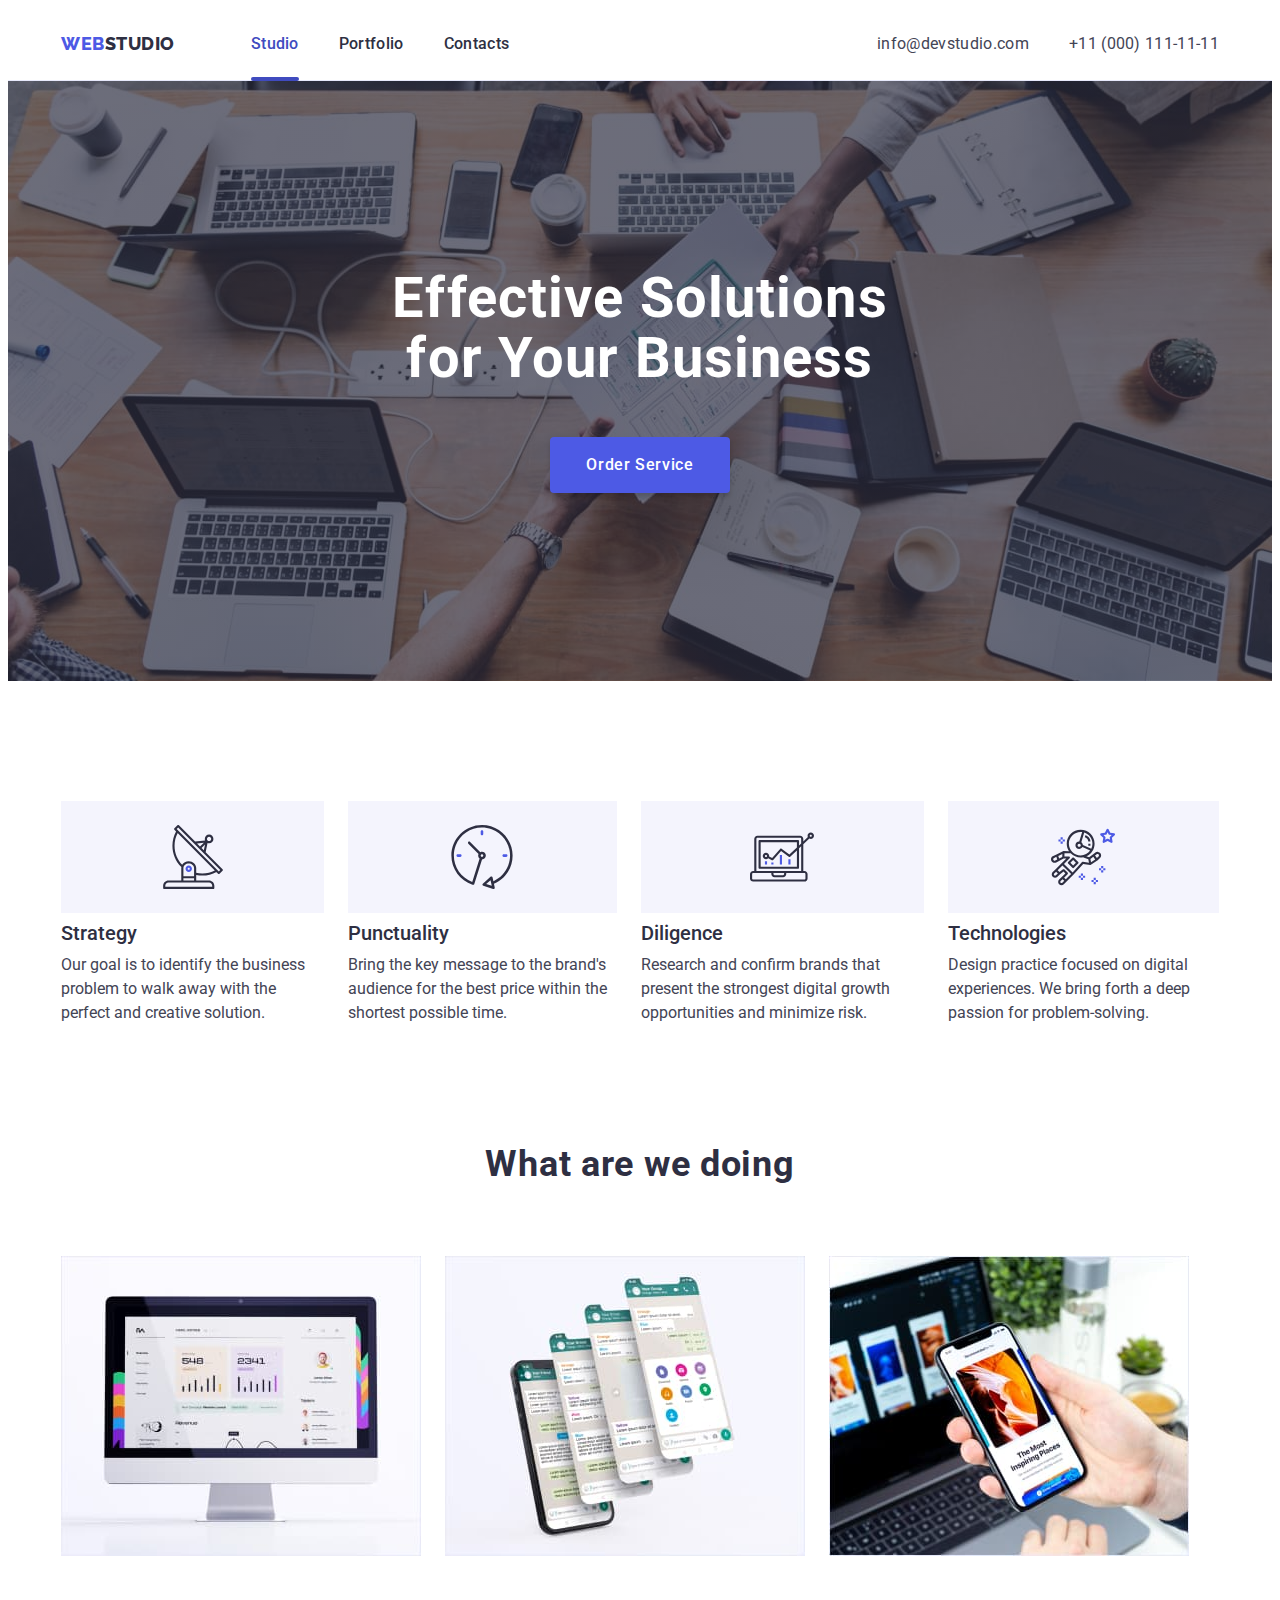
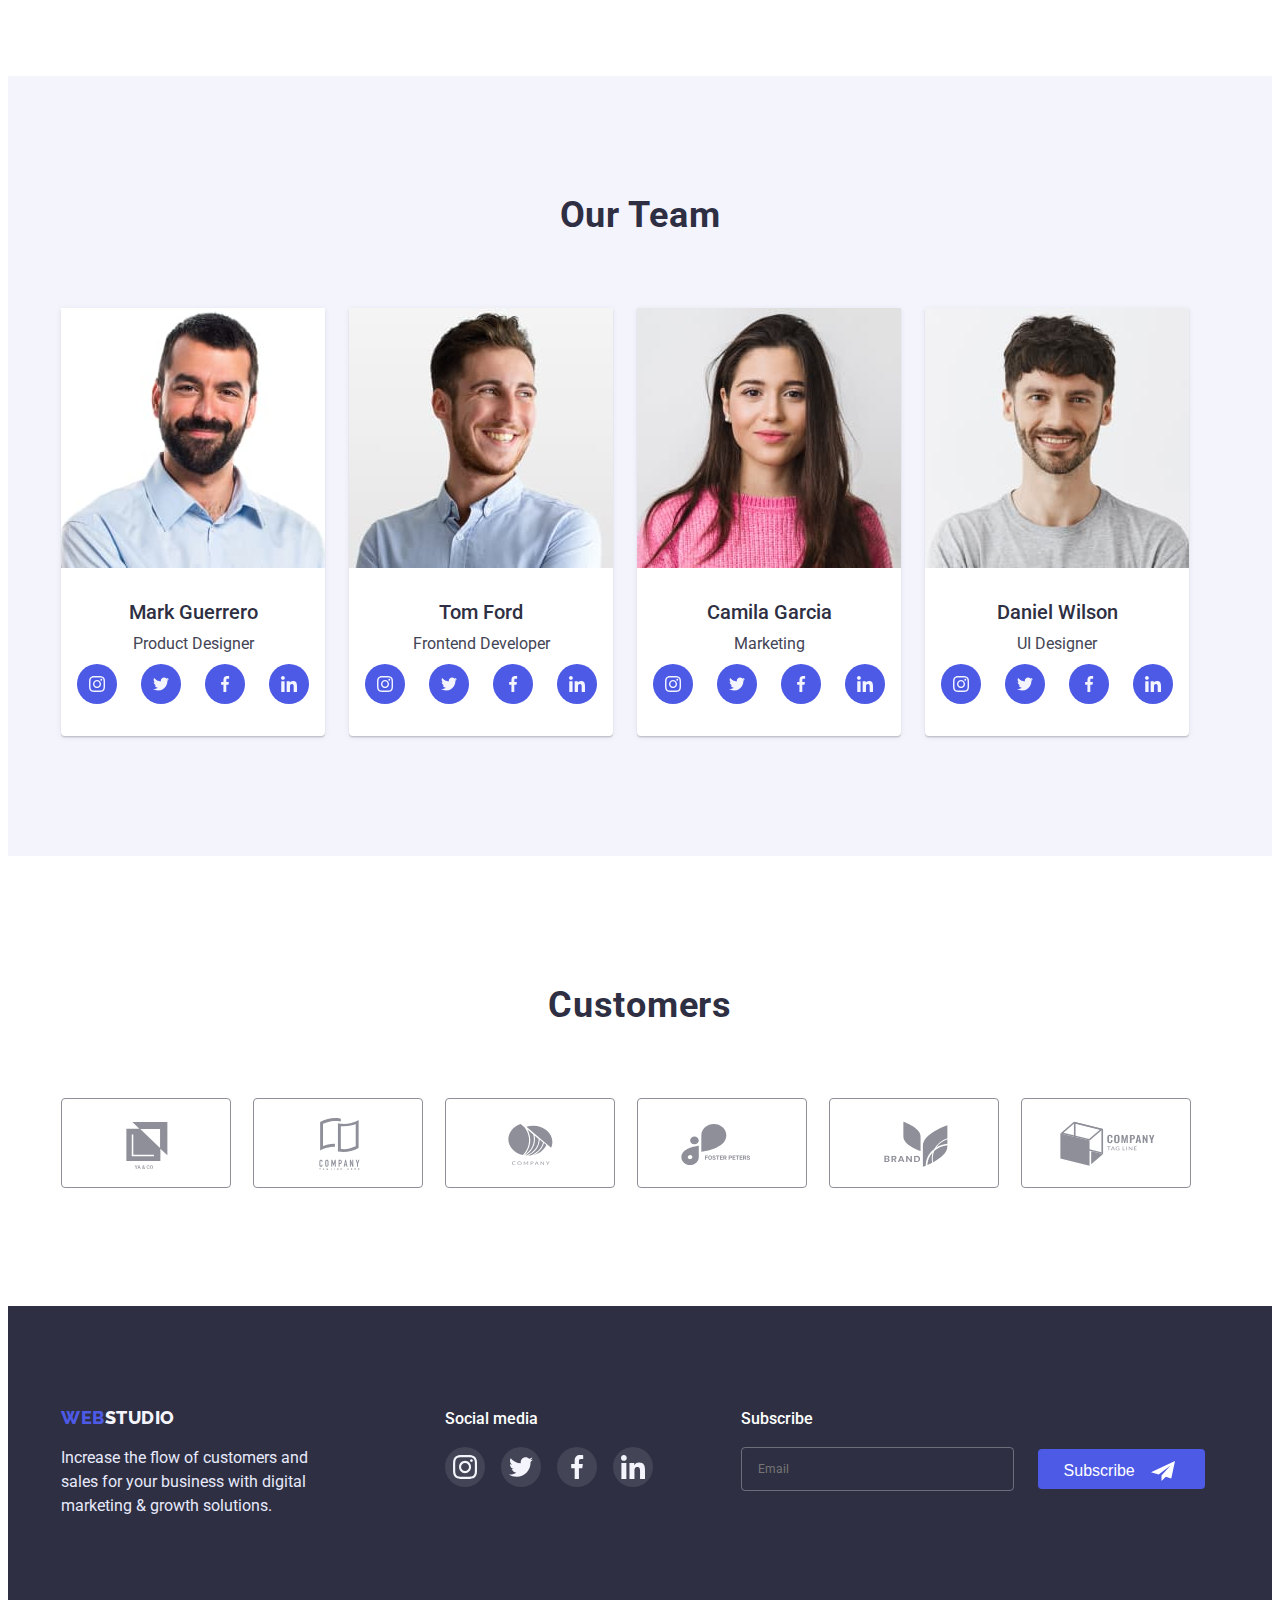
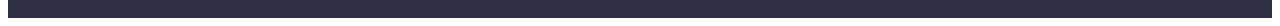
==== index.html @ 0e799292 "Add files via upload" ====
<!DOCTYPE html>
<html lang="en">
  <head>
    <meta charset="UTF-8" />
    <meta http-equiv="X-UA-Compatible" content="IE=edge" />
    <meta name="viewport" content="width=device-width, initial-scale=1.0" />
    <link rel="preconnect" href="https://fonts.googleapis.com" />
    <link rel="preconnect" href="https://fonts.gstatic.com" crossorigin />
    <link
      href="https://fonts.googleapis.com/css2?family=Raleway:wght@800&family=Roboto:wght@400;500;700;900&display=swap"
      rel="stylesheet"
    />
    <link
      rel="stylesheet"
      href="https://cdnjs.cloudflare.com/ajax/libs/modern-normalize/1.1.0/modern-normalize.min.css"
      integrity="sha512-wpPYUAdjBVSE4KJnH1VR1HeZfpl1ub8YT/NKx4PuQ5NmX2tKuGu6U/JRp5y+Y8XG2tV+wKQpNHVUX03MfMFn9Q=="
      crossorigin="anonymous"
      referrerpolicy="no-referrer"
    />
    <link rel="stylesheet" href="css/styles.css" />
    <title>Studio</title>
  </head>
  <body>
    <header class="head-of-site">
      <div class="container">
        <nav class="navigation">
          <a href="./index.html" class="logo-head"
            ><span class="blue-part">Web</span>Studio</a
          >
          <ul class="menu">
            <li class="menu-item">
              <a href="./index.html" class="menu-link current">Studio</a>
            </li>
            <li class="menu-item">
              <a href="./portfolio.html" class="menu-link">Portfolio</a>
            </li>
            <li class="menu-item">
              <a href="" class="menu-link">Contacts</a>
            </li>
          </ul>
        </nav>
        <address>
          <ul class="address">
            <li>
              <a href="mailto:info@devstudio.com" class="address-link"
                >info@devstudio.com</a
              >
            </li>
            <li>
              <a href="tel:+110001111111" class="address-link"
                >+11 (000) 111-11-11</a
              >
            </li>
          </ul>
        </address>
      </div>
    </header>
    <main class="main-part">
      <section class="main-sectn">
        <div class="container main-conteiner">
          <h1 class="main-head">Effective Solutions for Your Business</h1>
          <button type="button" data-modal-open class="main-btn">
            Order Service
          </button>
        </div>
      </section>
      <section class="advantages">
        <div class="container">
          <h2 class="head-hide">Advantages</h2>
          <ul class="advantages-list">
            <li>
              <div class="icon-block">
                <svg width="64" height="64">
                  <use href="./images/icons.svg#icon-antenna"></use>
                </svg>
              </div>
              <h3 class="head-of-service">Strategy</h3>
              <p class="prh-main">
                Our goal is to identify the business problem to walk away with
                the perfect and creative solution.
              </p>
            </li>
            <li>
              <div class="icon-block">
                <svg width="64" height="64">
                  <use href="./images/icons.svg#icon-clock"></use>
                </svg>
              </div>
              <h3 class="head-of-service">Punctuality</h3>
              <p class="prh-main">
                Bring the key message to the brand's audience for the best price
                within the shortest possible time.
              </p>
            </li>
            <li>
              <div class="icon-block">
                <svg width="64" height="64">
                  <use href="./images/icons.svg#icon-diagram"></use>
                </svg>
              </div>
              <h3 class="head-of-service">Diligence</h3>
              <p class="prh-main">
                Research and confirm brands that present the strongest digital
                growth opportunities and minimize risk.
              </p>
            </li>
            <li>
              <div class="icon-block">
                <svg width="64" height="64">
                  <use href="./images/icons.svg#icon-astronaut"></use>
                </svg>
              </div>
              <h3 class="head-of-service">Technologies</h3>
              <p class="prh-main">
                Design practice focused on digital experiences. We bring forth a
                deep passion for problem-solving.
              </p>
            </li>
          </ul>
        </div>
      </section>
      <section class="what-do">
        <div class="container">
          <h2 class="second-head">What are we doing</h2>
          <ul class="what-do-list">
            <li>
              <img src="./images/rectangle1.jpg" alt="computer" width="360" />
            </li>
            <li>
              <img
                src="./images/rectangle2.jpg"
                alt="set of phones"
                width="360"
              />
            </li>
            <li>
              <img src="./images/rectangle3.jpg" alt="phone" width="360" />
            </li>
          </ul>
        </div>
      </section>
      <section class="team">
        <div class="container">
          <h2 class="second-head">Our Team</h2>
          <ul class="team-list">
            <li class="team-name-list">
              <img src="./images/mark.jpg" alt="mark" width="264" />
              <h3 class="head-of-service">Mark Guerrero</h3>
              <p class="prh-main">Product Designer</p>
              <ul class="team-sours-list">
                <li class="team-sours-item">
                  <a href="" class="team-sours-link link">
                    <svg class="team-sours-icon" width="16" height="16">
                      <use href="./images/icons.svg#icon-instagram"></use>
                    </svg>
                  </a>
                </li>
                <li class="team-sours-item">
                  <a href="" class="team-sours-link link">
                    <svg width="16" height="16">
                      <use href="./images/icons.svg#icon-twitter"></use>
                    </svg>
                  </a>
                </li>
                <li class="team-sours-item">
                  <a href="" class="team-sours-link link">
                    <svg width="16" height="16">
                      <use href="./images/icons.svg#icon-facebook"></use>
                    </svg>
                  </a>
                </li>
                <li class="team-sours-item">
                  <a class="team-sours-link link" href>
                    <svg width="16" height="16">
                      <use href="./images/icons.svg#icon-linkedin"></use>
                    </svg>
                  </a>
                </li>
              </ul>
            </li>
            <li class="team-name-list">
              <img src="./images/tom.jpg" alt="tom" width="264" />
              <h3 class="head-of-service">Tom Ford</h3>
              <p class="prh-main">Frontend Developer</p>
              <ul class="team-sours-list">
                <li class="team-sours-item">
                  <a href="" class="team-sours-link link">
                    <svg class="team-sours-icon" width="16" height="16">
                      <use href="./images/icons.svg#icon-instagram"></use>
                    </svg>
                  </a>
                </li>
                <li class="team-sours-item">
                  <a href="" class="team-sours-link link">
                    <svg width="16" height="16">
                      <use href="./images/icons.svg#icon-twitter"></use>
                    </svg>
                  </a>
                </li>
                <li class="team-sours-item">
                  <a href="" class="team-sours-link link">
                    <svg width="16" height="16">
                      <use href="./images/icons.svg#icon-facebook"></use>
                    </svg>
                  </a>
                </li>
                <li class="team-sours-item">
                  <a class="team-sours-link link" href>
                    <svg width="16" height="16">
                      <use href="./images/icons.svg#icon-linkedin"></use>
                    </svg>
                  </a>
                </li>
              </ul>
            </li>
            <li class="team-name-list">
              <img src="./images/camila.jpg" alt="camila" width="264" />
              <h3 class="head-of-service">Camila Garcia</h3>
              <p class="prh-main">Marketing</p>
              <ul class="team-sours-list">
                <li class="team-sours-item">
                  <a href="" class="team-sours-link link">
                    <svg class="team-sours-icon" width="16" height="16">
                      <use href="./images/icons.svg#icon-instagram"></use>
                    </svg>
                  </a>
                </li>
                <li class="team-sours-item">
                  <a href="" class="team-sours-link link">
                    <svg width="16" height="16">
                      <use href="./images/icons.svg#icon-twitter"></use>
                    </svg>
                  </a>
                </li>
                <li class="team-sours-item">
                  <a href="" class="team-sours-link link">
                    <svg width="16" height="16">
                      <use href="./images/icons.svg#icon-facebook"></use>
                    </svg>
                  </a>
                </li>
                <li class="team-sours-item">
                  <a class="team-sours-link link" href>
                    <svg width="16" height="16">
                      <use href="./images/icons.svg#icon-linkedin"></use>
                    </svg>
                  </a>
                </li>
              </ul>
            </li>
            <li class="team-name-list">
              <img src="./images/daniel.jpg" alt="daniel" width="264" />
              <h3 class="head-of-service">Daniel Wilson</h3>
              <p class="prh-main">UI Designer</p>
              <ul class="team-sours-list">
                <li class="team-sours-item">
                  <a href="" class="team-sours-link link">
                    <svg class="team-sours-icon" width="16" height="16">
                      <use href="./images/icons.svg#icon-instagram"></use>
                    </svg>
                  </a>
                </li>
                <li class="team-sours-item">
                  <a href="" class="team-sours-link link">
                    <svg width="16" height="16">
                      <use href="./images/icons.svg#icon-twitter"></use>
                    </svg>
                  </a>
                </li>
                <li class="team-sours-item">
                  <a href="" class="team-sours-link link">
                    <svg width="16" height="16">
                      <use href="./images/icons.svg#icon-facebook"></use>
                    </svg>
                  </a>
                </li>
                <li class="team-sours-item">
                  <a class="team-sours-link link" href>
                    <svg width="16" height="16">
                      <use href="./images/icons.svg#icon-linkedin"></use>
                    </svg>
                  </a>
                </li>
              </ul>
            </li>
          </ul>
        </div>
      </section>
      <section class="customers">
        <div class="container">
          <h2 class="second-head">Customers</h2>
          <ul class="cust-list">
            <li class="cust-item">
              <a href="" class="cust-link">
                <svg class="cust-icon" width="104" height="56">
                  <use href="./images/icons.svg#icon-cust1"></use></svg
              ></a>
            </li>
            <li class="cust-item">
              <a href="" class="cust-link">
                <svg class="cust-icon" width="104" height="56">
                  <use href="./images/icons.svg#icon-cust2"></use></svg
              ></a>
            </li>
            <li class="cust-item">
              <a href="" class="cust-link">
                <svg class="cust-icon" width="104" height="56">
                  <use href="./images/icons.svg#icon-cust3"></use></svg
              ></a>
            </li>
            <li class="cust-item">
              <a href="" class="cust-link">
                <svg class="cust-icon" width="104" height="56">
                  <use href="./images/icons.svg#icon-cust4"></use></svg
              ></a>
            </li>
            <li class="cust-item">
              <a href="" class="cust-link">
                <svg class="cust-icon" width="104" height="56">
                  <use href="./images/icons.svg#icon-cust5"></use></svg
              ></a>
            </li>
            <li class="cust-item">
              <a href="" class="cust-link">
                <svg class="cust-icon" width="104" height="56">
                  <use href="./images/icons.svg#icon-cust6"></use></svg
              ></a>
            </li>
          </ul>
        </div>
      </section>
    </main>
    <footer class="foot-part">
      <div class="container foot-clear">
        <div class="text-block">
          <a href="./index.html" class="logo-foot"
            ><span class="blue-part">Web</span>Studio</a
          >
          <p class="prh-footer">
            Increase the flow of customers and sales for your business with
            digital marketing & growth solutions.
          </p>
        </div>
        <div class="sours-block">
          <p class="sours-prh">Social media</p>
          <ul class="team-sours-list foot-list">
            <li class="team-sours-item">
              <a href="" class="team-sours-link link foot-link">
                <svg class="team-sours-icon" width="24" height="24">
                  <use href="./images/icons.svg#icon-instagram"></use>
                </svg>
              </a>
            </li>
            <li class="team-sours-item">
              <a href="" class="team-sours-link link foot-link">
                <svg width="24" height="24">
                  <use href="./images/icons.svg#icon-twitter"></use>
                </svg>
              </a>
            </li>
            <li class="team-sours-item">
              <a href="" class="team-sours-link link foot-link">
                <svg width="24" height="24">
                  <use href="./images/icons.svg#icon-facebook"></use>
                </svg>
              </a>
            </li>
            <li class="team-sours-item">
              <a class="team-sours-link link foot-link" href>
                <svg width="24" height="24">
                  <use href="./images/icons.svg#icon-linkedin"></use>
                </svg>
              </a>
            </li>
          </ul>
        </div>
        <div class="foot-form">
         <label class="sub-text" for="user-email">Subscribe</label>
         <div class="input-clear">
         <input
            type="email"
            class="modal-input modal-foot-input"
            name="user-email"
            id="user-email"
            placeholder="Email"
          />
            <button class="sub-btn" type="submit"><span class="sub-sub">Subscribe</span>
              <svg class="sub-icon" width="24" height="24">
                <use href="./images/icons.svg#icon-paperplane"></use>
                </svg></button>
          </div>
        </div>
      </div>
    </footer>
    <div class="backdrop is-hidden" data-modal>
      <div class="modal">
        <button type="button" data-modal-close class="modal-close">
          <svg width="8" height="8">
            <use href="./images/icons.svg#icon-close1"></use>
          </svg>
        </button>
        <p class="modal-prh">Leave your contacts and we will call you back</p>
        <form class="modal-form">
          <div class="modal-field">
            <label class="input-text" for="user-name">Name</label>
            <div class="input-wrap">
              <input
                type="text"
                class="modal-input"
                name="user-name"
                id="user-name"
              />
              <svg class="user-icon" width="18" height="18">
                <use href="./images/icons.svg#icon-person"></use>
              </svg>
            </div>
          </div>
          <div class="modal-field">
            <label class="input-text" for="user-tel">Phone</label>
            <div class="input-wrap">
              <input
                type="tel"
                class="modal-input"
                name="user-tel"
                id="user-tel"
                minlength="10"
                required
              />
              <svg class="user-icon" width="18" height="24">
                <use href="./images/icons.svg#icon-phone"></use>
              </svg>
            </div>
          </div>
          <div class="modal-field">
            <label class="input-text" for="user-email">Email</label>
            <div class="input-wrap">
              <input
                type="email"
                class="modal-input"
                name="user-email"
                id="user-email"
              />
              <svg class="user-icon" width="18" height="24">
                <use href="./images/icons.svg#icon-email"></use>
              </svg>
            </div>
          </div>
          <label class="input-text" for="user-name">Comment</label>
          <textarea
            class="modal-message"
            id="user-icon"
            name="user-text"
          ></textarea>
          <div class="modal-checkbox">
            <input class="input-check hidden"
            id="checkbox"
            type="checkbox"
            value="true"
            />
            <label for="checkbox" class="lable-text">
              <span class="lable-checkbox">
                <svg class="check-icon" width="10" height="8">
               <use href="./images/icons.svg#icon-accept"></use>
                </svg>
              </span>
          <span class="privacy-lable">I accept the terms and conditions of the <a class="privacy-link" href="#">Privacy Policy</a></label>
          </span>
          </div>
          <button type="submit" data-modal-open class=" main-btn modal-btn">
            Send
          </button>
        </form>
      </div>
    </div>
    <script src="./js/modal.js"></script>
  </body>
</html>
---- css/styles.css ----
:root {
  --common-color: #2e2f42;
  --logo-logo: #f4f4fd;
  --blue-logo: #4d5ae5;
  --menu-or-address: #404bbf;
  --white-option: #ffffff;
  --foot-color: #e7e9fc;
  --normal-color: #434455;
  --nav-border: #e7e9fc;
  --sours-hover-focus: #404bbf;
  --foot-sours-hover-focus: #31d0aa;
  --cust-hover-focus: #404bbf;
  --cust--color: #8e8f99;
  --modal-color: #fcfcfc;
}
body {
  font-family: "Roboto", sans-serif;
}
p,
h1,
h2,
h3,
h4,
h5,
h6 {
  margin: 0;
}
ul {
  margin: 0;
  padding-left: 0;
}
.container {
  padding-left: 15px;
  padding-right: 15px;
  width: 1158px;
  margin: 0 auto;
}
img {
  display: block;
}
header .container {
  display: flex;
}
.navigation {
  display: flex;
  margin-right: auto;
}
.address {
  display: flex;
  gap: 40px;
}
.menu {
  display: flex;
  gap: 40px;
}
.head-of-site {
  border-bottom: 1px solid var(--nav-border);
  padding-top: 24px;
  padding-bottom: 24px;
}
button.main-btn {
  cursor: pointer;
  font-family: inherit;
  background: var(--blue-logo);
  border-radius: 4px;
  font-weight: 500;
  font-size: 16px;
  line-height: 1.5;
  letter-spacing: 0.04em;
  color: var(--white-option);
  margin: 0 auto;
  display: block;
  padding: 16px 36px;
  border: none;
  box-shadow: 0px 4px 4px rgba(0, 0, 0, 0.15);
  transition-property: background;
  transition: 250ms cubic-bezier(0.4, 0, 0.2, 1);
}
button.main-btn:hover {
  background: var(--menu-or-address);
}
button.main-btn:focus {
  background: var(--menu-or-address);
}
.advantages {
  padding-top: 120px;
  padding-bottom: 120px;
}
.advantages-list {
  display: flex;
  gap: 24px;
}
.what-do {
  padding-bottom: 120px;
}
.what-do-list {
  display: flex;
  gap: 24px;
}
.filter {
  padding-top: 96px;
  padding-bottom: 120px;
}
.button-set {
  display: flex;
  gap: 24px;
  justify-content: center;
  margin-bottom: 72px;
}
.picture-set {
  display: flex;
  flex-wrap: wrap;
  row-gap: 48px;
  column-gap: 24px;
}
.picture-set li {
  background: var(--white-option);
  flex-basis: calc(100% / 3 - 24px);
}
.card-block {
  border-left: 1px solid var(--foot-color);
  border-right: 1px solid var(--foot-color);
  border-bottom: 1px solid var(--foot-color);
  padding: 32px 16px;
  transition-property: border-left, border-right, border-bottom;
  transition: 250ms cubic-bezier(0.4, 0, 0.2, 1);
}
.card-block:hover,
.card-block:focus {
  border-left: 1px solid var(--logo-logo);
  border-right: 1px solid var(--logo-logo);
  border-bottom: 1px solid var(--logo-logo);
}
.card-item:is(:hover, :focus) .card-cover-text {
  transform: translateY(0);
  transition-property: transform;
  transition: 250ms cubic-bezier(0.4, 0, 0.2, 1);
}
.wrap-cover-block {
  position: relative;
  overflow: hidden;
}
.card-cover-text {
  position: absolute;
  top: 0;
  font-size: 16px;
  line-height: 1.5;
  font-weight: 600;
  color: var(--logo-logo);
  background-color: var(--blue-logo);
  padding-top: 40px;
  padding-left: 32px;
  padding-right: 32px;
  height: 100%;
  transform: translateY(100%);
}
button.btn {
  cursor: pointer;
  font-family: inherit;
  font-weight: 500;
  font-size: 16px;
  line-height: 1.5;
  color: var(--blue-logo);
  background: var(--logo-logo);
  border-radius: 4px;
  padding: 12px 24px;
  border: 1px solid var(--foot-color);
  transition-property: background-color, color, box-shadow, border-color;
  transition: 250ms cubic-bezier(0.4, 0, 0.2, 1);
}
button.btn:hover {
  background-color: var(--menu-or-address);
  color: var(--white-option);
  box-shadow: 0px 3px 1px rgba(0, 0, 0, 0.1), 0px 2px 1px rgba(0, 0, 0, 0.08),
    0px 2px 2px rgba(0, 0, 0, 0.12);
  border-color: transparent;
}
button.btn:focus {
  background: var(--menu-or-address);
  color: var(--white-option);
  box-shadow: 0px 3px 1px rgba(0, 0, 0, 0.1), 0px 2px 1px rgba(0, 0, 0, 0.08),
    0px 2px 2px rgba(0, 0, 0, 0.12);
  border-color: transparent;
}
h3.head-of-service {
  font-weight: 500;
  font-size: 20px;
  line-height: 1.2;
  color: var(--common-color);
  margin-bottom: 8px;
}
.main-head {
  font-weight: 700;
  font-size: 56px;
  line-height: 1.07;
  text-align: center;
  letter-spacing: 0.02em;
  color: var(--white-option);
  max-width: 520px;
  margin: 0 auto;
  margin-bottom: 48px;
}
.second-head {
  font-weight: 700;
  font-size: 36px;
  line-height: 1.1;
  text-align: center;
  letter-spacing: 0.02em;
  color: var(--common-color);
  margin-bottom: 72px;
  text-align: center;
}
.main-sectn {
  padding-top: 188px;
  padding-bottom: 188px;
  text-align: center;
  background-color: var(--common-color);
  background-image: linear-gradient(
      rgba(46, 47, 66, 0.7),
      rgba(46, 47, 66, 0.7)
    ),
    url(../images/people-office.jpg);
  background-repeat: no-repeat;
  background-size: cover;
  max-width: 1440px;
  background-position: center;
  margin-left: auto;
  margin-right: auto;
}
.prh-main {
  font-size: 16px;
  line-height: 1.5;
  color: var(--normal-color);
}
.lnk-card {
  text-decoration: none;
  display: block;
  transition-property: box-shadow;
  transition: 250ms cubic-bezier(0.4, 0, 0.2, 1);
}
.lnk-card:hover,
.lnk-card:focus {
  box-shadow: 0px 1px 6px rgba(46, 47, 66, 0.08),
    0px 1px 1px rgba(46, 47, 66, 0.16), 0px 2px 1px rgba(46, 47, 66, 0.08);
}
.lnk-head,
.lnk-prh {
  margin-left: 16px;
}
.prh-footer {
  font-size: 16px;
  line-height: 1.5;
  color: var(--foot-color);
  margin-top: 16px;
  text-align: left;
  max-width: 264px;
}
.foot-part {
  background: var(--common-color);
  padding-top: 100px;
  padding-bottom: 100px;
}
li {
  list-style-type: none;
}
.menu-link {
  font-weight: 500;
  font-size: 16px;
  line-height: 1.5;
  letter-spacing: 0.02em;
  color: var(--common-color);
  text-decoration: none;
  transition-property: color;
  transition: 250ms cubic-bezier(0.4, 0, 0.2, 1);
}
.menu-link:hover {
  color: var(--menu-or-address);
}
.menu-link:focus {
  color: var(--menu-or-address);
}
.menu-item {
  position: relative;
}
.current {
  color: var(--menu-or-address);
}
.current::after {
  content: "";
  display: block;
  position: absolute;
  left: 0px;
  bottom: -25px;
  background-color: var(--menu-or-address);
  width: 100%;
  height: 4px;
  border-radius: 2px;
}
.address-link {
  font-size: 16px;
  line-height: 1.5;
  letter-spacing: 0.02em;
  color: var(--normal-color);
  font-style: normal;
  text-decoration: none;
  transition-property: color;
  transition: 250ms cubic-bezier(0.4, 0, 0.2, 1);
}
.address-link:hover {
  color: var(--menu-or-address);
}
.address-link:focus {
  color: var(--menu-or-address);
}
.logo-head {
  font-family: "Raleway", sans-serif;
  font-weight: 800;
  font-size: 18px;
  line-height: 1.33;
  letter-spacing: 0.03em;
  color: var(--common-color);
  text-decoration: none;
  text-transform: uppercase;
  margin-right: 76px;
}
.blue-part {
  color: var(--blue-logo);
}
.logo-foot {
  font-family: "Raleway", sans-serif;
  font-style: normal;
  font-weight: 800;
  font-size: 18px;
  line-height: 1.33;
  letter-spacing: 0.03em;
  color: var(--logo-logo);
  text-decoration: none;
  text-transform: uppercase;
}
.team {
  background: var(--logo-logo);
  padding-top: 120px;
  padding-bottom: 120px;
}
.team-list {
  display: flex;
  gap: 24px;
}
.team-list .team-name-list {
  background: var(--white-option);
  box-shadow: 0px 1px 6px rgba(46, 47, 66, 0.08),
    0px 1px 1px rgba(46, 47, 66, 0.16), 0px 2px 1px rgba(46, 47, 66, 0.08);
  border-radius: 0px 0px 4px 4px;
  padding-bottom: 32px;
  text-align: center;
}
.team-name-list .team-sours-list {
  margin-top: 8px;
}
.team-list img {
  margin-bottom: 32px;
}
.team-sours-list {
  display: flex;
  justify-content: center;
  gap: 24px;
}
.team-sours-item {
  width: 40px;
  height: 40px;
}
.team-sours-link {
  width: 100%;
  height: 100%;
  border-radius: 50%;
  display: flex;
  justify-content: center;
  align-items: center;
  background-color: var(--blue-logo);
  transition-property: background-color;
  transition: 250ms cubic-bezier(0.4, 0, 0.2, 1);
}
.team-sours-link:hover {
  background-color: var(--sours-hover-focus);
}
.team-sours-link:focus {
  background-color: var(--sours-hover-focus);
}
.head-hide {
  display: none;
}
.customers {
  padding-top: 130px;
  padding-bottom: 120px;
}
.cust-list {
  display: flex;
  gap: 24px;
}
.cust-item {
  flex-basis: calc((100% / 5 * 24px) / 6);
  width: 168px;
  height: 88px;
}
.cust-link {
  display: flex;
  width: 100%;
  height: 100%;
  border: 1px solid var(--cust--color);
  border-radius: 4px;
  justify-content: center;
  align-items: center;
  transition-property: border;
  transition: 250ms cubic-bezier(0.4, 0, 0.2, 1);
}
.cust-link:is(:hover, :focus) {
  border: 1px solid var(--cust-hover-focus);
}
.cust-icon {
  fill: var(--cust--color);
  transition-property: fill;
  transition: 250ms cubic-bezier(0.4, 0, 0.2, 1);
}
.cust-link:is(:hover, :focus) .cust-icon {
  fill: var(--cust-hover-focus);
}
.sours-block {
  text-align: left;
  width: fit-content;
  margin-left: 120px;
}
.sours-prh {
  color: var(--white-option);
  margin-bottom: 16px;
  font-weight: 500;
  font-size: 16px;
  line-height: 1.5;
}

.foot-clear {
  display: flex;
  align-items: baseline;
}
.foot-link {
  background: rgba(255, 255, 255, 0.1);
  transition-property: background;
  transition: 250ms cubic-bezier(0.4, 0, 0.2, 1);
}
.foot-list {
  gap: 16px;
}
.foot-link:hover {
  background: var(--foot-sours-hover-focus);
}
.foot-link:focus {
  background: var(--foot-sours-hover-focus);
}
.icon-block {
  background: var(--logo-logo);
  padding-top: 24px;
  padding-bottom: 24px;
  display: flex;
  justify-content: center;
  align-items: center;
  margin-bottom: 8px;
}
.backdrop {
  position: fixed;
  top: 0;
  width: 100%;
  height: 100%;
  background-color: rgba(46, 47, 66, 0.4);
  transition: opacity 250ms linear, visibilty 250ms linear;
}
.backdrop.is-hidden .modal {
  transform: translate(-50%, -50%) scaleY(0) skew(30deg);
}
.modal {
  position: absolute;
  top: 50%;
  left: 50%;
  transform: translate(-50%, -50%) scale(1) skew(0);
  background-color: var(--modal-color);
  width: 408px;
  min-height: 550px;
  border-radius: 5px;
  padding: 24px;
  transition: transform 300ms linear;
}
.modal-close {
  width: 24px;
  height: 24px;
  background: var(--foot-color);
  border: 1px solid rgba(0, 0, 0, 0.1);
  border-radius: 50%;
  display: flex;
  justify-content: center;
  align-items: center;
  margin-left: auto;
  margin-bottom: 24px;
  transition-property: fill, background-color;
  transition: 250ms cubic-bezier(0.4, 0, 0.2, 1);
  cursor: pointer;
}
.modal-close:hover,
.modal-close:focus {
  fill: var(--white-option);
  background-color: var(--cust-hover-focus);
}
.is-hidden {
  opacity: 0;
  visibility: hidden;
  pointer-events: none;
}
.modal-prh {
  font-weight: 500;
  font-size: 16px;
  line-height: 1.5;
  text-align: center;
  color: var(--common-color);
  margin-bottom: 16px;
}
.modal-field {
  margin-bottom: 20px;
}
.modal-input {
  width: 100%;
  height: 40px;
  border: 1px solid rgba(33, 33, 33, 0.2);
  border-radius: 4px;
  background-color: transparent;
  padding-left: 40px;
  outline: none;
  transition-property: border-color;
  transition: 250ms cubic-bezier(0.4, 0, 0.2, 1);
}
.modal-input:focus {
  border-color: var(--blue-logo);
}
.modal-input:focus + .user-icon {
  fill: var(--blue-logo);
}
.input-wrap {
  position: relative;
}
.user-icon {
  position: absolute;
  top: 50%;
  left: 15px;
  transform: translateY(-50%);
  transition-property: fill;
  transition: 250ms cubic-bezier(0.4, 0, 0.2, 1);
}
.input-text {
  color: #8e8f99;
  margin-bottom: 4px;
}
.modal-message {
  width: 100%;
  height: 120px;
  border: 1px solid rgba(33, 33, 33, 0.2);
  border-radius: 4px;
  background-color: transparent;
  padding-left: 16px;
  outline: none;
  margin-bottom: 16px;
  transition-property: border-color;
  transition: 250ms cubic-bezier(0.4, 0, 0.2, 1);
}
.modal-message:focus {
  border-color: var(--blue-logo);
}
.modal-btn {
  width: 169px;
}
.hidden {
  position: absolute;
  width: 1px;
  height: 1px;
  margin: -1px;
  border: 0;
  padding: 0;
  white-space: nowrap;
  clip-path: inset(1005);
  clip: rect(0 0 0 0);
  overflow: hidden;
}
.modal-checkbox {
  margin-bottom: 24px;
}
.lable-checkbox {
  position: relative;
  display: inline-block;
  width: 16px;
  height: 16px;
  border: 1.25px solid #2e2f42;
  fill: transparent;
  display: flex;
  justify-content: center;
  align-items: center;
}
.check-icon {
  transition-property: transform;
  transition: 250ms cubic-bezier(0.4, 0, 0.2, 1);
  transform: translate (-50%, -50%);
}
.input-check:checked + .lable-text > .lable-checkbox {
  background-color: #404bbf;
  fill: #f4f4fd;
  border: none;
}
.lable-text {
  display: flex;
  align-items: center;
}
.privacy-lable {
  display: inline-block;
  font-size: 12px;
  line-height: 1.33;
  letter-spacing: 0.04em;
  color: #757575;
  margin-left: 8px;
}
.privacy-link {
  color: #4d5ae5;
  font-size: 12px;
  line-height: 1.33;
  letter-spacing: 0.04em;
  text-decoration-line: underline;
}
.foot-form {
  margin-left: 88px;
  color: var(--white-option);
  margin-bottom: 16px;
  font-weight: 500;
  font-size: 16px;
  line-height: 1.5;
}
.modal-foot-input {
  border: 1px solid rgba(255, 255, 255, 0.3);
  border-radius: 4px;
  margin-top: 16px;
  padding-left: 16px;
  font-family: "Roboto";
  font-style: normal;
  font-weight: 400;
  font-size: 12px;
  line-height: 0.5;
}
.sub-btn {
  background: #4d5ae5;
  border-radius: 4px;
  width: 264px;
  height: 40px;
  padding: 8px 24px;
  text-align: left;
  font-weight: 500;
  font-size: 16px;
  line-height: 24px;
  color: var(--white-option);
  border-color: transparent;
  margin-left: 24px;
  display: flex;
  margin-top: 16px;
}
.sub-icon {
  fill: var(--white-option);
  margin-left: 16px;
}
.input-clear {
  display: flex;
  justify-content: center;
  align-items: center;
  text-align: left;
  width: fit-content;
}
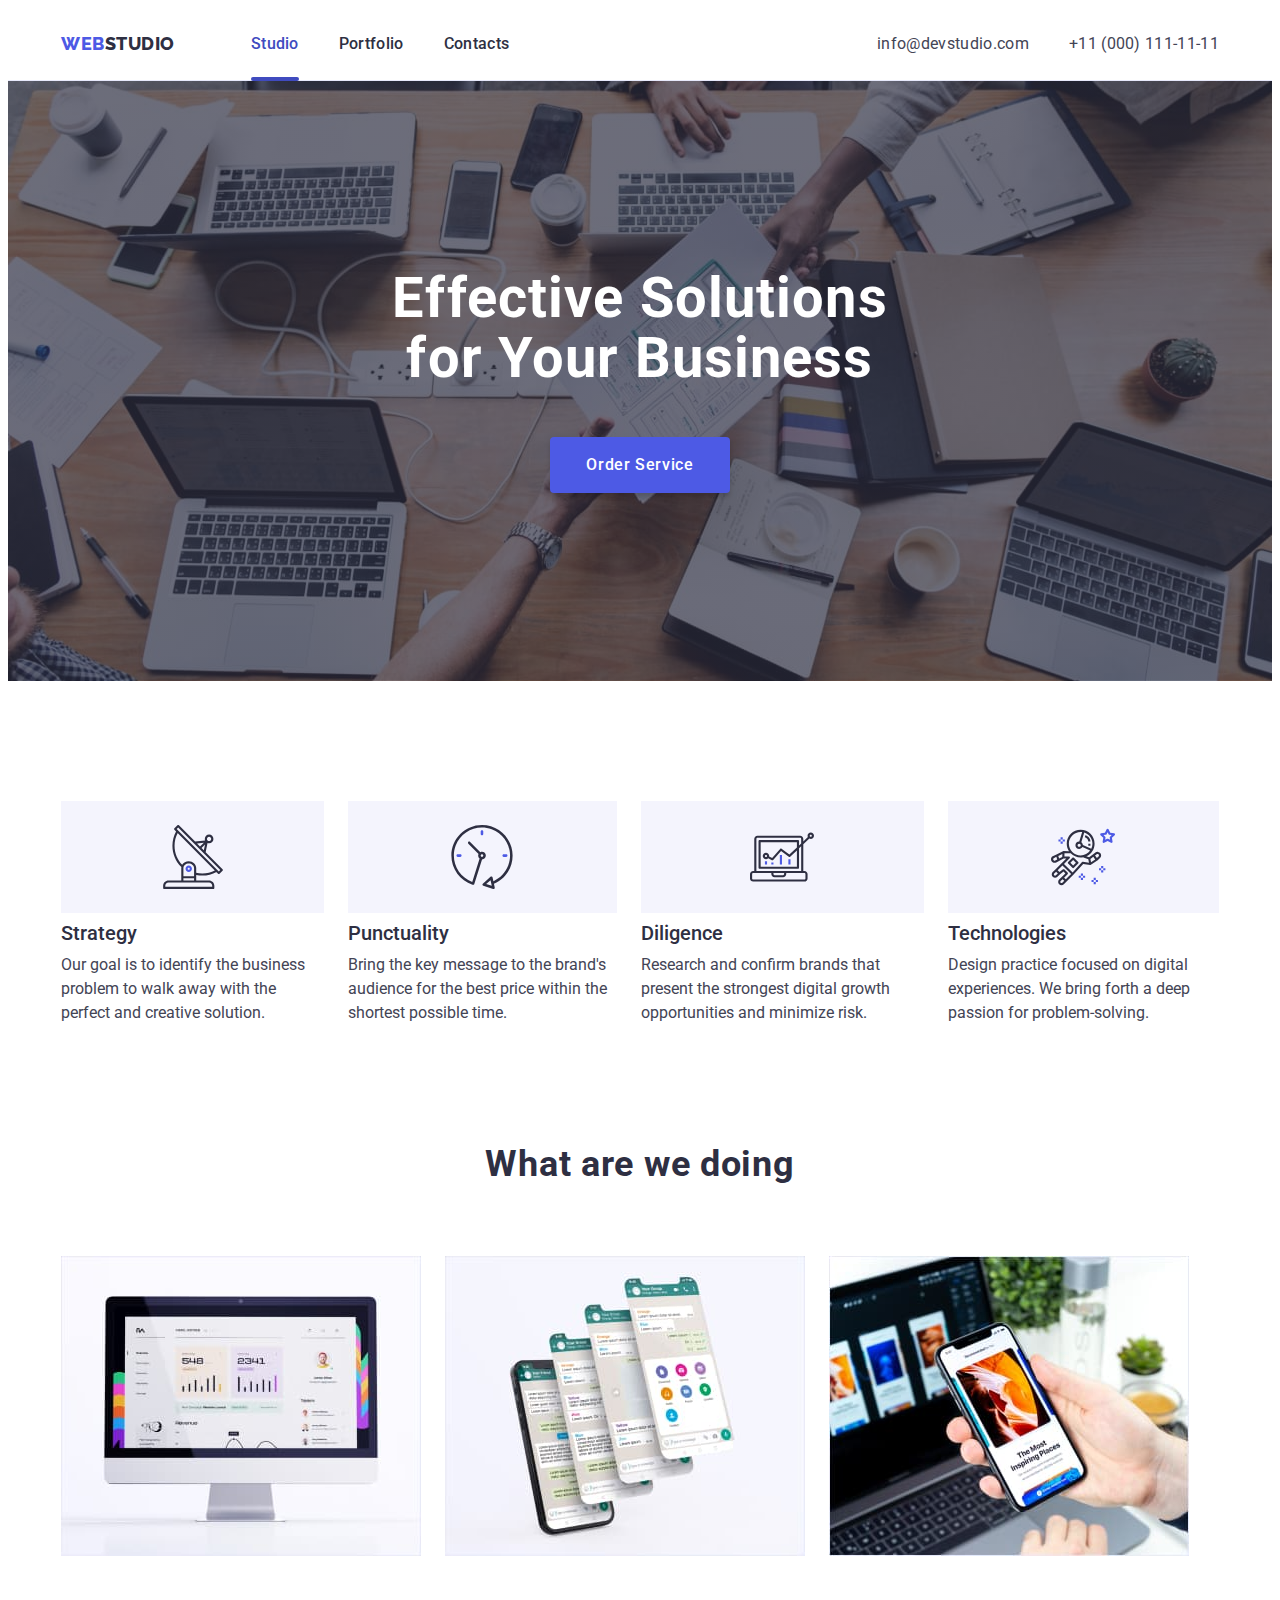
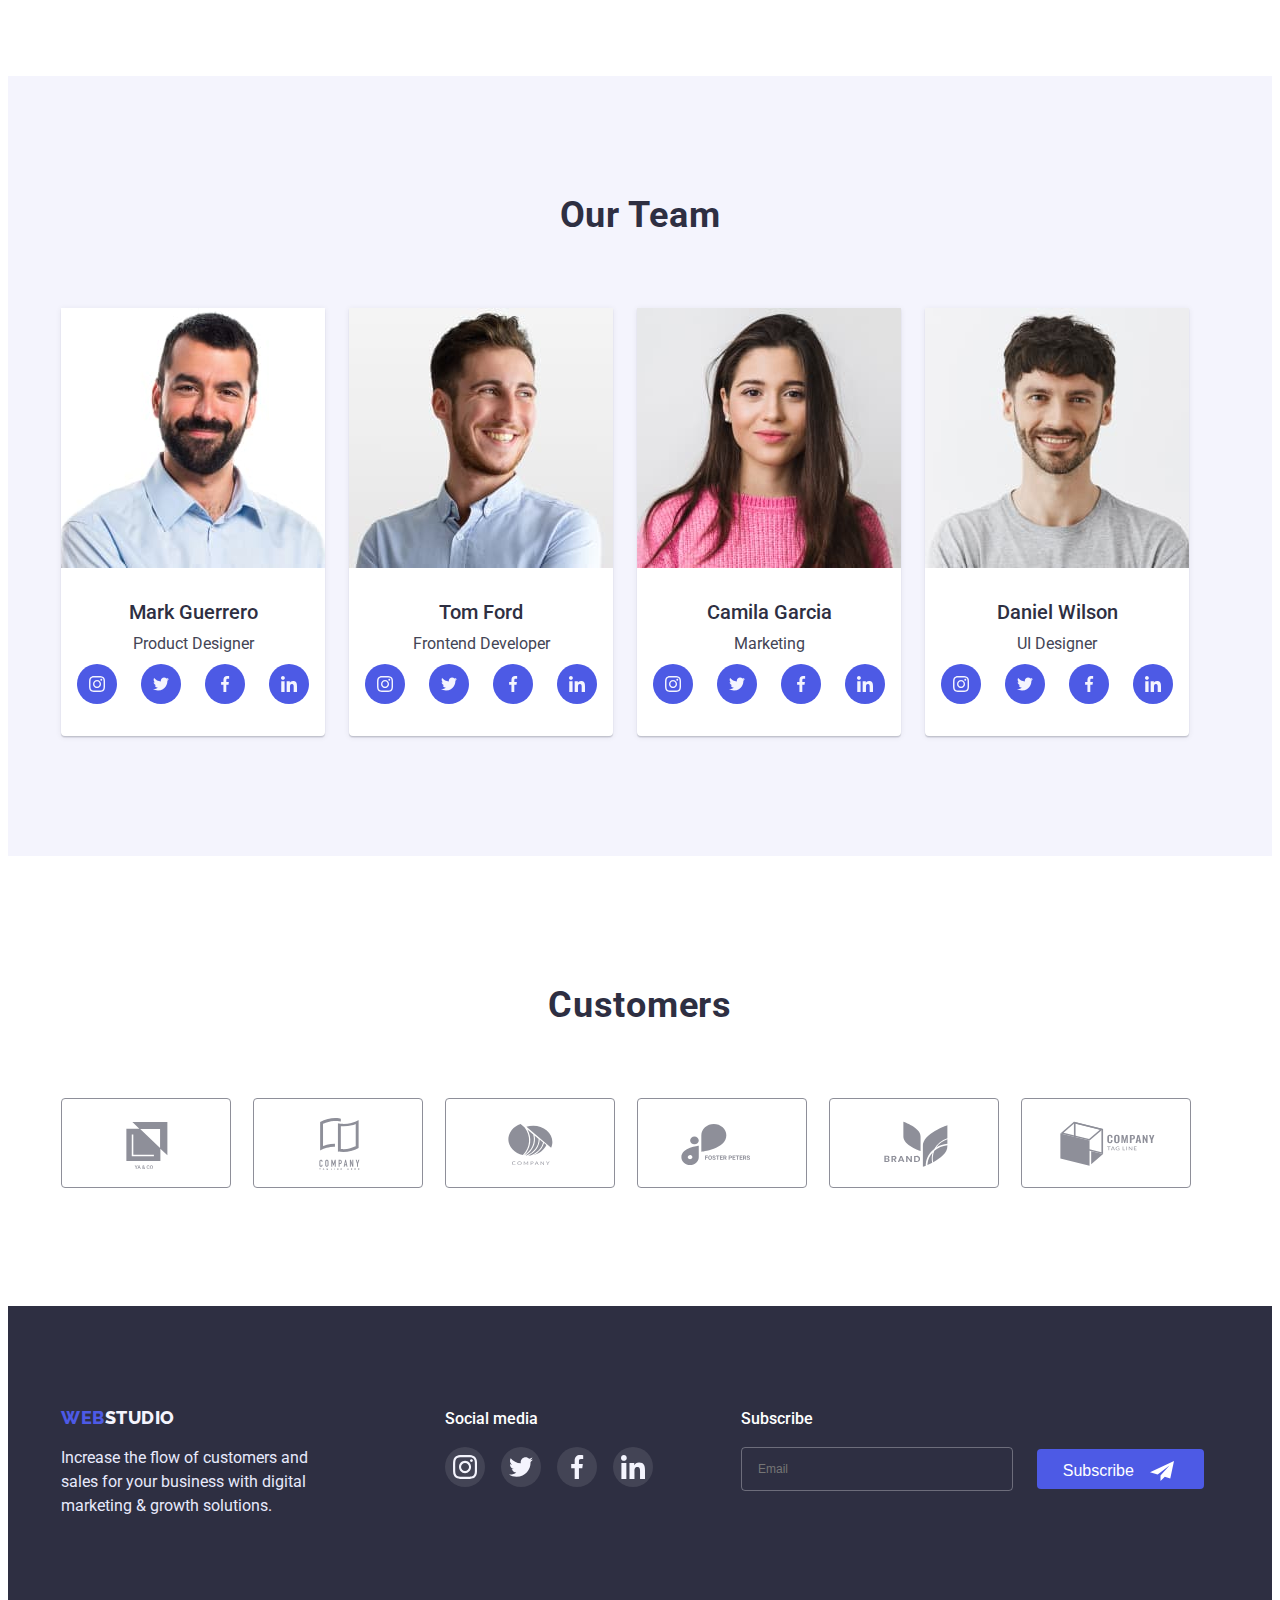
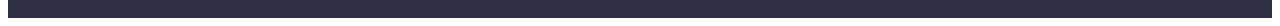
==== commit 7c26935f: "Update index.html" ====
--- a/index.html
+++ b/index.html
@@ -170,7 +170,7 @@
                   </a>
                 </li>
                 <li class="team-sours-item">
-                  <a class="team-sours-link link" href>
+                  <a class="team-sours-link link" href="#">
                     <svg width="16" height="16">
                       <use href="./images/icons.svg#icon-linkedin"></use>
                     </svg>
@@ -205,7 +205,7 @@
                   </a>
                 </li>
                 <li class="team-sours-item">
-                  <a class="team-sours-link link" href>
+                  <a class="team-sours-link link" href="#">
                     <svg width="16" height="16">
                       <use href="./images/icons.svg#icon-linkedin"></use>
                     </svg>
@@ -240,7 +240,7 @@
                   </a>
                 </li>
                 <li class="team-sours-item">
-                  <a class="team-sours-link link" href>
+                  <a class="team-sours-link link" href="#">
                     <svg width="16" height="16">
                       <use href="./images/icons.svg#icon-linkedin"></use>
                     </svg>
@@ -275,7 +275,7 @@
                   </a>
                 </li>
                 <li class="team-sours-item">
-                  <a class="team-sours-link link" href>
+                  <a class="team-sours-link link" href="#">
                     <svg width="16" height="16">
                       <use href="./images/icons.svg#icon-linkedin"></use>
                     </svg>
@@ -366,7 +366,7 @@
               </a>
             </li>
             <li class="team-sours-item">
-              <a class="team-sours-link link foot-link" href>
+              <a class="team-sours-link link foot-link" href="#">
                 <svg width="24" height="24">
                   <use href="./images/icons.svg#icon-linkedin"></use>
                 </svg>
@@ -374,22 +374,24 @@
             </li>
           </ul>
         </div>
-        <div class="foot-form">
-         <label class="sub-text" for="user-email">Subscribe</label>
-         <div class="input-clear">
-         <input
-            type="email"
-            class="modal-input modal-foot-input"
-            name="user-email"
-            id="user-email"
-            placeholder="Email"
-          />
-            <button class="sub-btn" type="submit"><span class="sub-sub">Subscribe</span>
+        <form class="foot-form">
+          <label class="sub-text" for="user-email">Subscribe</label>
+          <div class="input-clear">
+            <input
+              type="email"
+              class="modal-input modal-foot-input"
+              name="user-email"
+              id="user-email"
+              placeholder="Email"
+            />
+            <button class="sub-btn" type="submit">
+              <span class="sub-sub">Subscribe</span>
               <svg class="sub-icon" width="24" height="24">
                 <use href="./images/icons.svg#icon-paperplane"></use>
-                </svg></button>
+              </svg>
+            </button>
           </div>
-        </div>
+        </form>
       </div>
     </footer>
     <div class="backdrop is-hidden" data-modal>
@@ -452,21 +454,25 @@
             name="user-text"
           ></textarea>
           <div class="modal-checkbox">
-            <input class="input-check hidden"
-            id="checkbox"
-            type="checkbox"
-            value="true"
+            <input
+              class="input-check hidden"
+              id="checkbox"
+              type="checkbox"
+              value="true"
             />
             <label for="checkbox" class="lable-text">
               <span class="lable-checkbox">
                 <svg class="check-icon" width="10" height="8">
-               <use href="./images/icons.svg#icon-accept"></use>
+                  <use href="./images/icons.svg#icon-accept"></use>
                 </svg>
               </span>
-          <span class="privacy-lable">I accept the terms and conditions of the <a class="privacy-link" href="#">Privacy Policy</a></label>
-          </span>
+              <span class="privacy-lable"
+                >I accept the terms and conditions of the
+                <a class="privacy-link" href="#">Privacy Policy</a></span
+              >
+            </label>
           </div>
-          <button type="submit" data-modal-open class=" main-btn modal-btn">
+          <button type="submit" data-modal-open class="main-btn modal-btn">
             Send
           </button>
         </form>
--- a/css/styles.css
+++ b/css/styles.css
@@ -12,6 +12,7 @@
   --cust-hover-focus: #404bbf;
   --cust--color: #8e8f99;
   --modal-color: #fcfcfc;
+  --label-color: #757575;
 }
 body {
   font-family: "Roboto", sans-serif;
@@ -73,14 +74,13 @@
   padding: 16px 36px;
   border: none;
   box-shadow: 0px 4px 4px rgba(0, 0, 0, 0.15);
-  transition-property: background;
-  transition: 250ms cubic-bezier(0.4, 0, 0.2, 1);
+  transition: background-color 250ms cubic-bezier(0.4, 0, 0.2, 1);
 }
 button.main-btn:hover {
-  background: var(--menu-or-address);
+  background-color: var(--menu-or-address);
 }
 button.main-btn:focus {
-  background: var(--menu-or-address);
+  background-color: var(--menu-or-address);
 }
 .advantages {
   padding-top: 120px;
@@ -122,8 +122,8 @@
   border-right: 1px solid var(--foot-color);
   border-bottom: 1px solid var(--foot-color);
   padding: 32px 16px;
-  transition-property: border-left, border-right, border-bottom;
-  transition: 250ms cubic-bezier(0.4, 0, 0.2, 1);
+  transition: border-left, border-right,
+    border-bottom 250ms cubic-bezier(0.4, 0, 0.2, 1);
 }
 .card-block:hover,
 .card-block:focus {
@@ -133,8 +133,7 @@
 }
 .card-item:is(:hover, :focus) .card-cover-text {
   transform: translateY(0);
-  transition-property: transform;
-  transition: 250ms cubic-bezier(0.4, 0, 0.2, 1);
+  transition: transform 250ms cubic-bezier(0.4, 0, 0.2, 1);
 }
 .wrap-cover-block {
   position: relative;
@@ -166,7 +165,8 @@
   padding: 12px 24px;
   border: 1px solid var(--foot-color);
   transition-property: background-color, color, box-shadow, border-color;
-  transition: 250ms cubic-bezier(0.4, 0, 0.2, 1);
+  transition: background-color, color, box-shadow,
+    border-color 250ms cubic-bezier(0.4, 0, 0.2, 1);
 }
 button.btn:hover {
   background-color: var(--menu-or-address);
@@ -235,8 +235,7 @@
 .lnk-card {
   text-decoration: none;
   display: block;
-  transition-property: box-shadow;
-  transition: 250ms cubic-bezier(0.4, 0, 0.2, 1);
+  transition: box-shadow 250ms cubic-bezier(0.4, 0, 0.2, 1);
 }
 .lnk-card:hover,
 .lnk-card:focus {
@@ -270,8 +269,7 @@
   letter-spacing: 0.02em;
   color: var(--common-color);
   text-decoration: none;
-  transition-property: color;
-  transition: 250ms cubic-bezier(0.4, 0, 0.2, 1);
+  transition: color 250ms cubic-bezier(0.4, 0, 0.2, 1);
 }
 .menu-link:hover {
   color: var(--menu-or-address);
@@ -303,8 +301,7 @@
   color: var(--normal-color);
   font-style: normal;
   text-decoration: none;
-  transition-property: color;
-  transition: 250ms cubic-bezier(0.4, 0, 0.2, 1);
+  transition: color 250ms cubic-bezier(0.4, 0, 0.2, 1);
 }
 .address-link:hover {
   color: var(--menu-or-address);
@@ -377,8 +374,7 @@
   justify-content: center;
   align-items: center;
   background-color: var(--blue-logo);
-  transition-property: background-color;
-  transition: 250ms cubic-bezier(0.4, 0, 0.2, 1);
+  transition: background-color 250ms cubic-bezier(0.4, 0, 0.2, 1);
 }
 .team-sours-link:hover {
   background-color: var(--sours-hover-focus);
@@ -410,16 +406,14 @@
   border-radius: 4px;
   justify-content: center;
   align-items: center;
-  transition-property: border;
-  transition: 250ms cubic-bezier(0.4, 0, 0.2, 1);
+  transition: border 250ms cubic-bezier(0.4, 0, 0.2, 1);
 }
 .cust-link:is(:hover, :focus) {
   border: 1px solid var(--cust-hover-focus);
 }
 .cust-icon {
   fill: var(--cust--color);
-  transition-property: fill;
-  transition: 250ms cubic-bezier(0.4, 0, 0.2, 1);
+  transition: fill 250ms cubic-bezier(0.4, 0, 0.2, 1);
 }
 .cust-link:is(:hover, :focus) .cust-icon {
   fill: var(--cust-hover-focus);
@@ -436,24 +430,22 @@
   font-size: 16px;
   line-height: 1.5;
 }
-
 .foot-clear {
   display: flex;
   align-items: baseline;
 }
 .foot-link {
   background: rgba(255, 255, 255, 0.1);
-  transition-property: background;
-  transition: 250ms cubic-bezier(0.4, 0, 0.2, 1);
+  transition: background-color 250ms cubic-bezier(0.4, 0, 0.2, 1);
 }
 .foot-list {
   gap: 16px;
 }
 .foot-link:hover {
-  background: var(--foot-sours-hover-focus);
+  background-color: var(--foot-sours-hover-focus);
 }
 .foot-link:focus {
-  background: var(--foot-sours-hover-focus);
+  background-color: var(--foot-sours-hover-focus);
 }
 .icon-block {
   background: var(--logo-logo);
@@ -498,8 +490,7 @@
   align-items: center;
   margin-left: auto;
   margin-bottom: 24px;
-  transition-property: fill, background-color;
-  transition: 250ms cubic-bezier(0.4, 0, 0.2, 1);
+  transition: fill, background-color 250ms cubic-bezier(0.4, 0, 0.2, 1);
   cursor: pointer;
 }
 .modal-close:hover,
@@ -521,7 +512,7 @@
   margin-bottom: 16px;
 }
 .modal-field {
-  margin-bottom: 20px;
+  margin-bottom: 8px;
 }
 .modal-input {
   width: 100%;
@@ -531,8 +522,7 @@
   background-color: transparent;
   padding-left: 40px;
   outline: none;
-  transition-property: border-color;
-  transition: 250ms cubic-bezier(0.4, 0, 0.2, 1);
+  transition: border-color 250ms cubic-bezier(0.4, 0, 0.2, 1);
 }
 .modal-input:focus {
   border-color: var(--blue-logo);
@@ -548,12 +538,15 @@
   top: 50%;
   left: 15px;
   transform: translateY(-50%);
-  transition-property: fill;
-  transition: 250ms cubic-bezier(0.4, 0, 0.2, 1);
+  transition: fill 250ms cubic-bezier(0.4, 0, 0.2, 1);
 }
 .input-text {
-  color: #8e8f99;
+  color: var(--cust--color);
+  display: inline-block;
   margin-bottom: 4px;
+  font-size: 12px;
+  line-height: 1.1;
+  letter-spacing: 0.01em;
 }
 .modal-message {
   width: 100%;
@@ -564,8 +557,8 @@
   padding-left: 16px;
   outline: none;
   margin-bottom: 16px;
-  transition-property: border-color;
-  transition: 250ms cubic-bezier(0.4, 0, 0.2, 1);
+  transition: border-color 250ms cubic-bezier(0.4, 0, 0.2, 1);
+  resize: none;
 }
 .modal-message:focus {
   border-color: var(--blue-logo);
@@ -593,20 +586,20 @@
   display: inline-block;
   width: 16px;
   height: 16px;
-  border: 1.25px solid #2e2f42;
+  border: 1.25px solid var(--common-color);
   fill: transparent;
   display: flex;
   justify-content: center;
   align-items: center;
+  border-radius: 4px;
 }
 .check-icon {
-  transition-property: transform;
-  transition: 250ms cubic-bezier(0.4, 0, 0.2, 1);
+  transition: transform 250ms cubic-bezier(0.4, 0, 0.2, 1);
   transform: translate (-50%, -50%);
 }
 .input-check:checked + .lable-text > .lable-checkbox {
-  background-color: #404bbf;
-  fill: #f4f4fd;
+  background-color: var(--cust-hover-focus);
+  fill: var(--logo-logo);
   border: none;
 }
 .lable-text {
@@ -618,11 +611,11 @@
   font-size: 12px;
   line-height: 1.33;
   letter-spacing: 0.04em;
-  color: #757575;
+  color: var(--label-color);
   margin-left: 8px;
 }
 .privacy-link {
-  color: #4d5ae5;
+  color: var(--blue-logo);
   font-size: 12px;
   line-height: 1.33;
   letter-spacing: 0.04em;
@@ -631,7 +624,6 @@
 .foot-form {
   margin-left: 88px;
   color: var(--white-option);
-  margin-bottom: 16px;
   font-weight: 500;
   font-size: 16px;
   line-height: 1.5;
@@ -639,16 +631,13 @@
 .modal-foot-input {
   border: 1px solid rgba(255, 255, 255, 0.3);
   border-radius: 4px;
-  margin-top: 16px;
   padding-left: 16px;
-  font-family: "Roboto";
-  font-style: normal;
-  font-weight: 400;
   font-size: 12px;
   line-height: 0.5;
+  color: var(--white-option);
 }
 .sub-btn {
-  background: #4d5ae5;
+  background: var(--blue-logo);
   border-radius: 4px;
   width: 264px;
   height: 40px;
@@ -661,7 +650,15 @@
   border-color: transparent;
   margin-left: 24px;
   display: flex;
-  margin-top: 16px;
+  cursor: pointer;
+  transition: background-color 250ms cubic-bezier(0.4, 0, 0.2, 1);
+}
+.sub-btn:hover {
+  background-color: var(--cust-hover-focus);
+}
+.sub-text {
+  margin-bottom: 16px;
+  display: inline-block;
 }
 .sub-icon {
   fill: var(--white-option);
